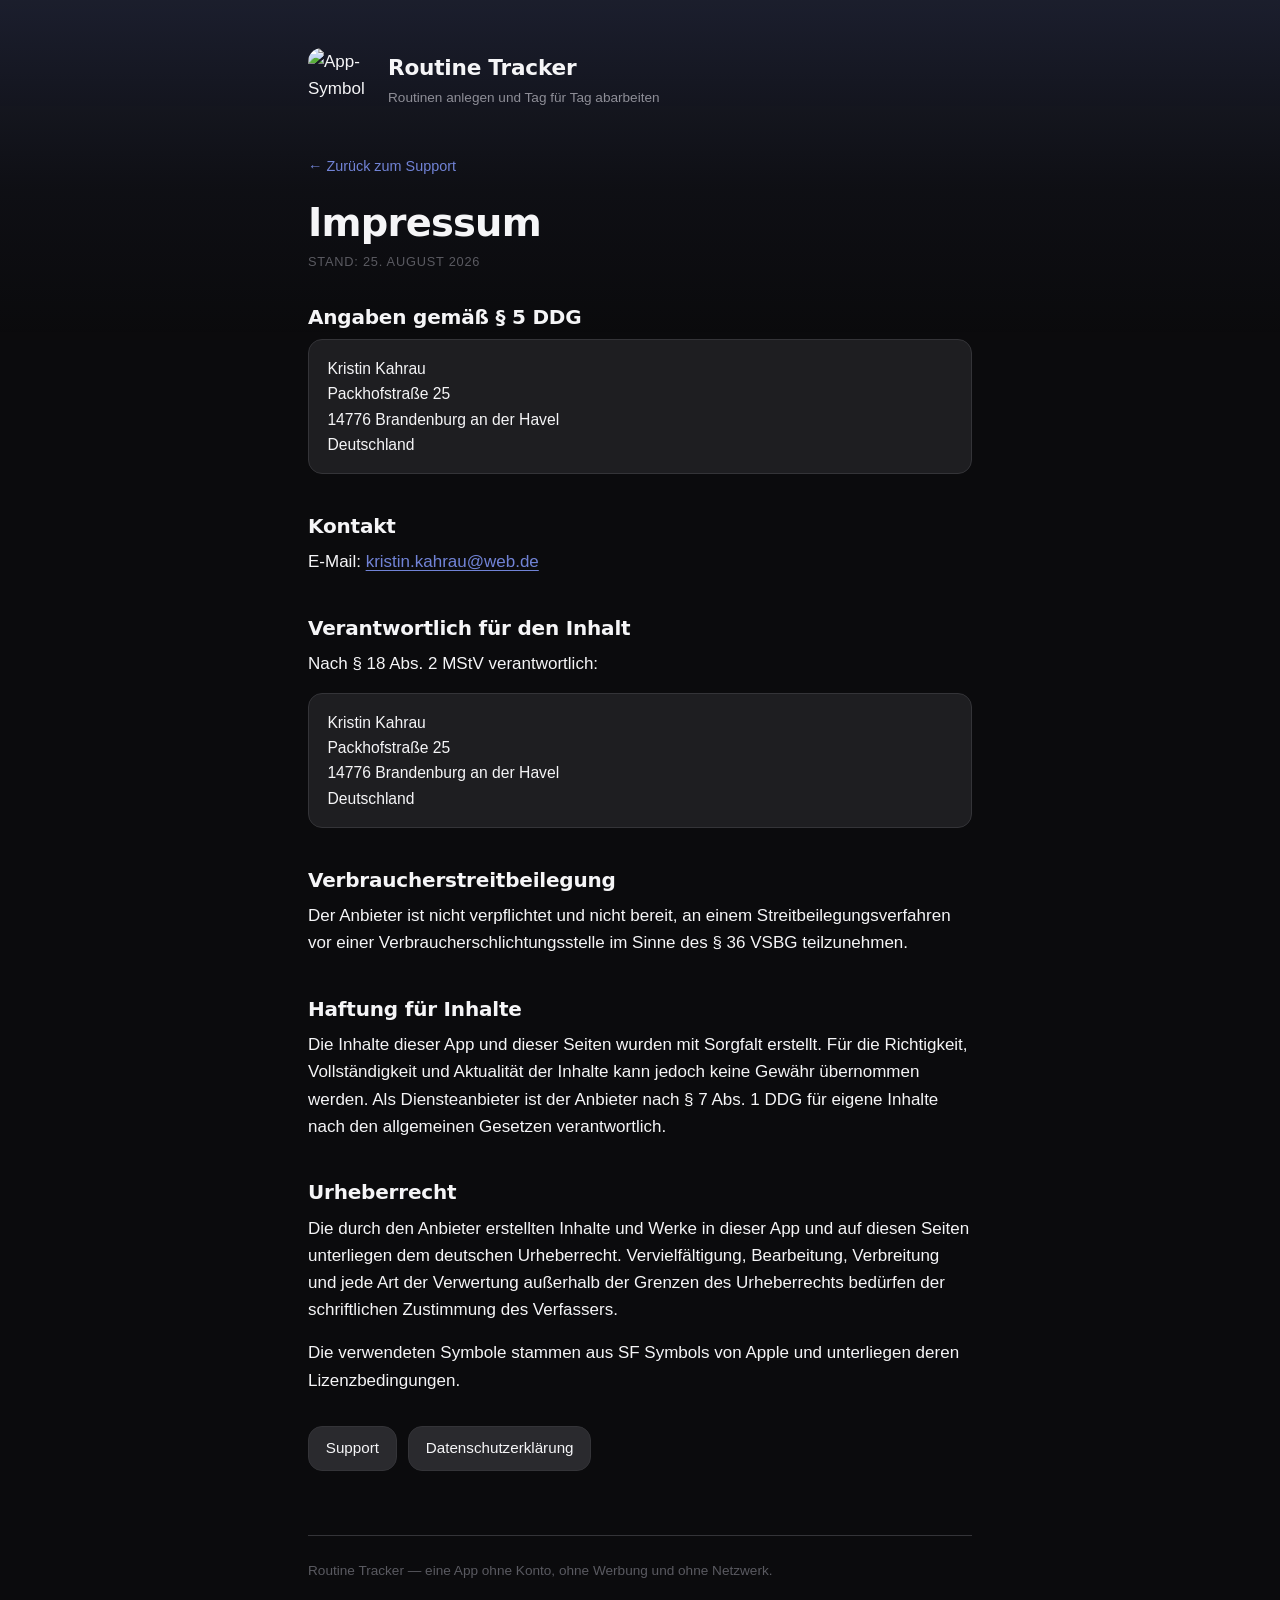
==== impressum.html @ d8365af2 "Add files via upload" ====
<!DOCTYPE html>
<html lang="de">
<head>
<meta charset="utf-8">
<meta name="viewport" content="width=device-width, initial-scale=1">
<meta name="color-scheme" content="dark">
<title>Impressum – Routine Tracker</title>
<meta name="description" content="Impressum und Anbieterkennzeichnung zur iPhone-App Routine Tracker.">
<link rel="icon" href="icon.png">
<link rel="apple-touch-icon" href="icon.png">
<link rel="stylesheet" href="style.css">
</head>
<body>
<div class="page">

  <header class="masthead">
    <img src="icon.png" alt="App-Symbol von Routine Tracker">
    <div class="titles">
      <p class="app">Routine Tracker</p>
      <p class="kicker">Routinen anlegen und Tag für Tag abarbeiten</p>
    </div>
  </header>

  <a class="back" href="index.html">← Zurück zum Support</a>

  <h1>Impressum</h1>
  <p class="stand">Stand: 25. August 2026</p>

  <h2>Angaben gemäß § 5 DDG</h2>
  <p class="address">Kristin Kahrau
Packhofstraße 25
14776 Brandenburg an der Havel
Deutschland</p>

  <h2>Kontakt</h2>
  <p>E-Mail: <a href="mailto:kristin.kahrau@web.de">kristin.kahrau@web.de</a></p>

  <h2>Verantwortlich für den Inhalt</h2>
  <p>Nach § 18 Abs. 2 MStV verantwortlich:</p>
  <p class="address">Kristin Kahrau
Packhofstraße 25
14776 Brandenburg an der Havel
Deutschland</p>

  <h2>Verbraucherstreitbeilegung</h2>
  <p>
    Der Anbieter ist nicht verpflichtet und nicht bereit, an einem
    Streitbeilegungsverfahren vor einer Verbraucherschlichtungsstelle im Sinne
    des § 36 VSBG teilzunehmen.
  </p>

  <h2>Haftung für Inhalte</h2>
  <p>
    Die Inhalte dieser App und dieser Seiten wurden mit Sorgfalt erstellt. Für
    die Richtigkeit, Vollständigkeit und Aktualität der Inhalte kann jedoch
    keine Gewähr übernommen werden. Als Diensteanbieter ist der Anbieter nach
    § 7 Abs. 1 DDG für eigene Inhalte nach den allgemeinen Gesetzen
    verantwortlich.
  </p>

  <h2>Urheberrecht</h2>
  <p>
    Die durch den Anbieter erstellten Inhalte und Werke in dieser App und auf
    diesen Seiten unterliegen dem deutschen Urheberrecht. Vervielfältigung,
    Bearbeitung, Verbreitung und jede Art der Verwertung außerhalb der Grenzen
    des Urheberrechts bedürfen der schriftlichen Zustimmung des Verfassers.
  </p>
  <p>
    Die verwendeten Symbole stammen aus SF Symbols von Apple und unterliegen
    deren Lizenzbedingungen.
  </p>

  <nav class="links">
    <a href="index.html">Support</a>
    <a href="datenschutz.html">Datenschutzerklärung</a>
  </nav>

  <footer>
    Routine Tracker — eine App ohne Konto, ohne Werbung und ohne Netzwerk.
  </footer>

</div>
</body>
</html>
---- style.css ----
/* Routine Tracker — Webseiten zur App.
   Die Farben sind dieselben Tokens wie in DesignSystem/Tokens/AppColor.swift
   und AccentPalette.swift. Die App gibt es nur dunkel, diese Seiten auch:
   deshalb kein heller Modus, aber jede Farbe ausdrücklich gesetzt. */

:root {
  --ground:   #0B0B0D;
  --surface:  #151517;
  --card:     #1E1E21;
  --elevated: #2A2A2E;
  --hairline: #343438;

  --text:     #F5F5F7;
  --muted:    #8E8E97;
  --faint:    #5A5A61;

  --accent:   #7183D6;

  --radius-card: 20px;
  --radius-ctrl: 14px;
}

* { box-sizing: border-box; }

html { -webkit-text-size-adjust: 100%; }

body {
  margin: 0;
  background: var(--ground);
  color: var(--text);
  font-family: -apple-system, BlinkMacSystemFont, "SF Pro Text", "Segoe UI",
               Roboto, Helvetica, Arial, sans-serif;
  font-size: 17px;
  line-height: 1.6;
  -webkit-font-smoothing: antialiased;
}

/* Der Schimmer oben zitiert den Kopfverlauf des Startbildschirms. */
body::before {
  content: "";
  position: fixed;
  inset: 0 0 auto 0;
  height: 340px;
  background: linear-gradient(
    to bottom,
    rgba(113, 131, 214, 0.16),
    rgba(113, 131, 214, 0.04) 55%,
    rgba(11, 11, 13, 0) 100%
  );
  pointer-events: none;
  z-index: 0;
}

.page {
  position: relative;
  z-index: 1;
  max-width: 44rem;
  margin: 0 auto;
  padding: 3rem 1.25rem 5rem;
}

/* ---------- Kopf ---------- */

.masthead {
  display: flex;
  align-items: center;
  gap: 1rem;
  margin-bottom: 2.5rem;
}

.masthead img {
  width: 64px;
  height: 64px;
  border-radius: 14px;
  flex: none;
}

.masthead .titles { min-width: 0; }

.masthead .app {
  font-family: ui-rounded, "SF Pro Rounded", -apple-system, system-ui, sans-serif;
  font-size: 1.35rem;
  font-weight: 600;
  letter-spacing: -0.01em;
  margin: 0;
}

.masthead .kicker {
  margin: 0.1rem 0 0;
  font-size: 0.85rem;
  color: var(--muted);
}

/* ---------- Typografie ---------- */

h1 {
  font-family: ui-rounded, "SF Pro Rounded", -apple-system, system-ui, sans-serif;
  font-size: clamp(1.9rem, 6vw, 2.4rem);
  font-weight: 700;
  letter-spacing: -0.02em;
  line-height: 1.1;
  margin: 0 0 0.5rem;
  text-wrap: balance;
}

h2 {
  font-family: ui-rounded, "SF Pro Rounded", -apple-system, system-ui, sans-serif;
  font-size: 1.25rem;
  font-weight: 600;
  letter-spacing: -0.01em;
  line-height: 1.25;
  margin: 2.5rem 0 0.6rem;
  text-wrap: balance;
}

h2:first-of-type { margin-top: 2rem; }

p { margin: 0 0 1rem; }
p:last-child { margin-bottom: 0; }

.lead {
  font-size: 1.08rem;
  color: var(--muted);
  margin-bottom: 2rem;
}

.stand {
  font-size: 0.8rem;
  letter-spacing: 0.06em;
  text-transform: uppercase;
  color: var(--faint);
  margin: 0 0 2rem;
}

a { color: var(--accent); text-underline-offset: 3px; }
a:hover { color: #8E9CE0; }
a:focus-visible {
  outline: 2px solid var(--accent);
  outline-offset: 3px;
  border-radius: 4px;
}

ul { margin: 0 0 1rem; padding-left: 1.15rem; }
li { margin-bottom: 0.4rem; }
li::marker { color: var(--faint); }

.address {
  white-space: pre-line;
  background: var(--card);
  border: 1px solid var(--hairline);
  border-radius: var(--radius-ctrl);
  padding: 1rem 1.15rem;
  margin: 0 0 1rem;
  font-size: 0.98rem;
}

/* ---------- Kästen ---------- */

.card {
  background: var(--card);
  border: 1px solid var(--hairline);
  border-radius: var(--radius-card);
  padding: 1.35rem 1.4rem;
  margin: 1.5rem 0;
}

.card h3 {
  font-family: ui-rounded, "SF Pro Rounded", -apple-system, system-ui, sans-serif;
  font-size: 1.02rem;
  font-weight: 600;
  margin: 0 0 0.4rem;
}

.card p { color: var(--muted); font-size: 0.97rem; }
.card p strong { color: var(--text); }

.contact-mail {
  display: inline-block;
  margin-top: 0.35rem;
  font-size: 1.08rem;
  font-weight: 600;
}

/* ---------- Fragen ---------- */

.faq { display: grid; gap: 0.75rem; margin: 1.5rem 0; }

.faq details {
  background: var(--card);
  border: 1px solid var(--hairline);
  border-radius: var(--radius-ctrl);
  padding: 0.9rem 1.15rem;
}

.faq summary {
  cursor: pointer;
  font-weight: 600;
  font-size: 1rem;
  list-style: none;
  display: flex;
  align-items: center;
  gap: 0.6rem;
}

.faq summary::-webkit-details-marker { display: none; }

.faq summary::after {
  content: "+";
  margin-left: auto;
  color: var(--accent);
  font-size: 1.3rem;
  line-height: 1;
  font-weight: 400;
}

.faq details[open] summary::after { content: "–"; }

.faq details[open] summary { margin-bottom: 0.6rem; }
.faq p { color: var(--muted); font-size: 0.97rem; }

/* ---------- Navigation zwischen den Seiten ---------- */

.links {
  display: flex;
  flex-wrap: wrap;
  gap: 0.7rem;
  margin: 2rem 0 0;
}

.links a {
  display: inline-block;
  padding: 0.6rem 1.05rem;
  border-radius: var(--radius-ctrl);
  background: var(--elevated);
  border: 1px solid var(--hairline);
  color: var(--text);
  text-decoration: none;
  font-size: 0.95rem;
  font-weight: 500;
}

.links a:hover { border-color: var(--accent); color: var(--accent); }

.back {
  display: inline-block;
  margin-bottom: 1.5rem;
  font-size: 0.9rem;
  text-decoration: none;
}

.back:hover { text-decoration: underline; }

footer {
  margin-top: 4rem;
  padding-top: 1.5rem;
  border-top: 1px solid var(--hairline);
  font-size: 0.85rem;
  color: var(--faint);
}

footer a { color: var(--muted); }

@media (max-width: 30rem) {
  body { font-size: 16px; }
  .page { padding: 2rem 1.1rem 4rem; }
  .masthead img { width: 54px; height: 54px; }
}

@media (prefers-reduced-motion: reduce) {
  * { transition: none !important; animation: none !important; }
}
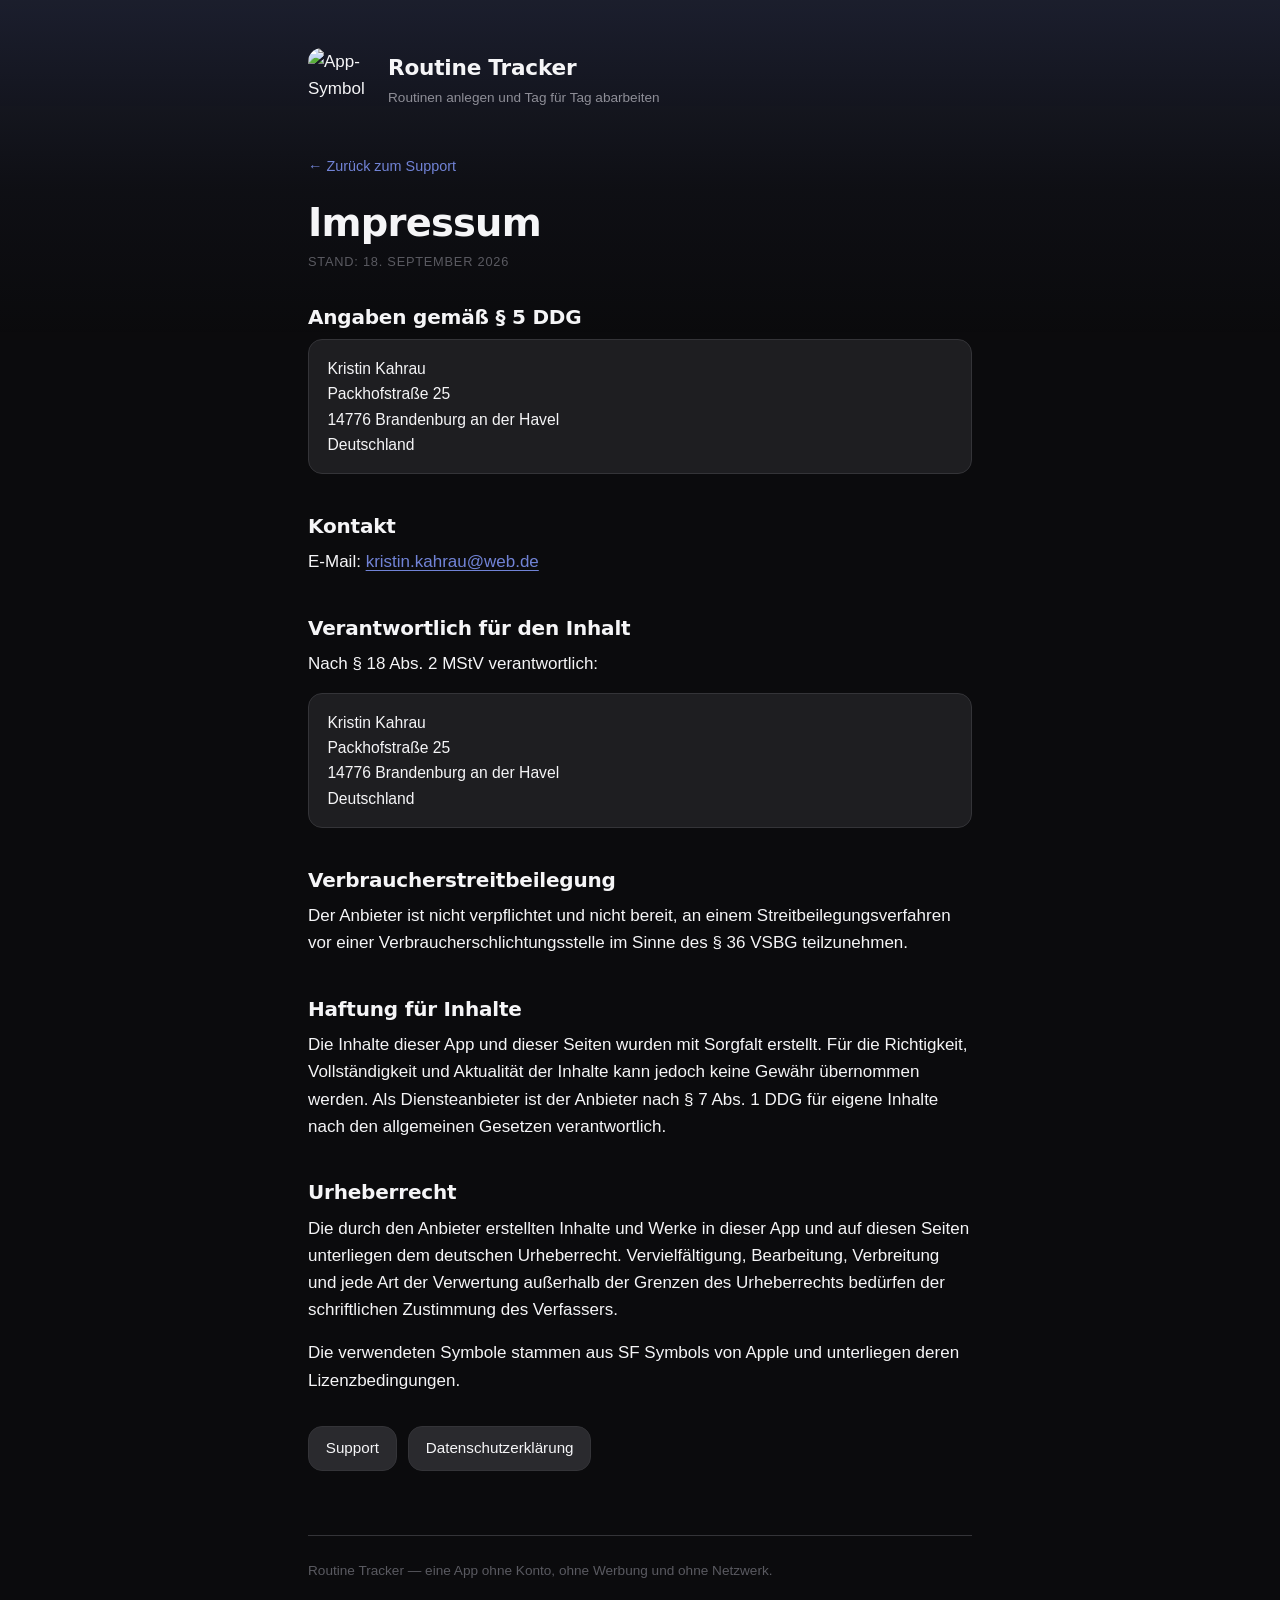
==== commit c1b5cac9: "Add files via upload" ====
--- a/impressum.html
+++ b/impressum.html
@@ -24,7 +24,7 @@
   <a class="back" href="index.html">← Zurück zum Support</a>
 
   <h1>Impressum</h1>
-  <p class="stand">Stand: 25. August 2026</p>
+  <p class="stand">Stand: 18. September 2026</p>
 
   <h2>Angaben gemäß § 5 DDG</h2>
   <p class="address">Kristin Kahrau
